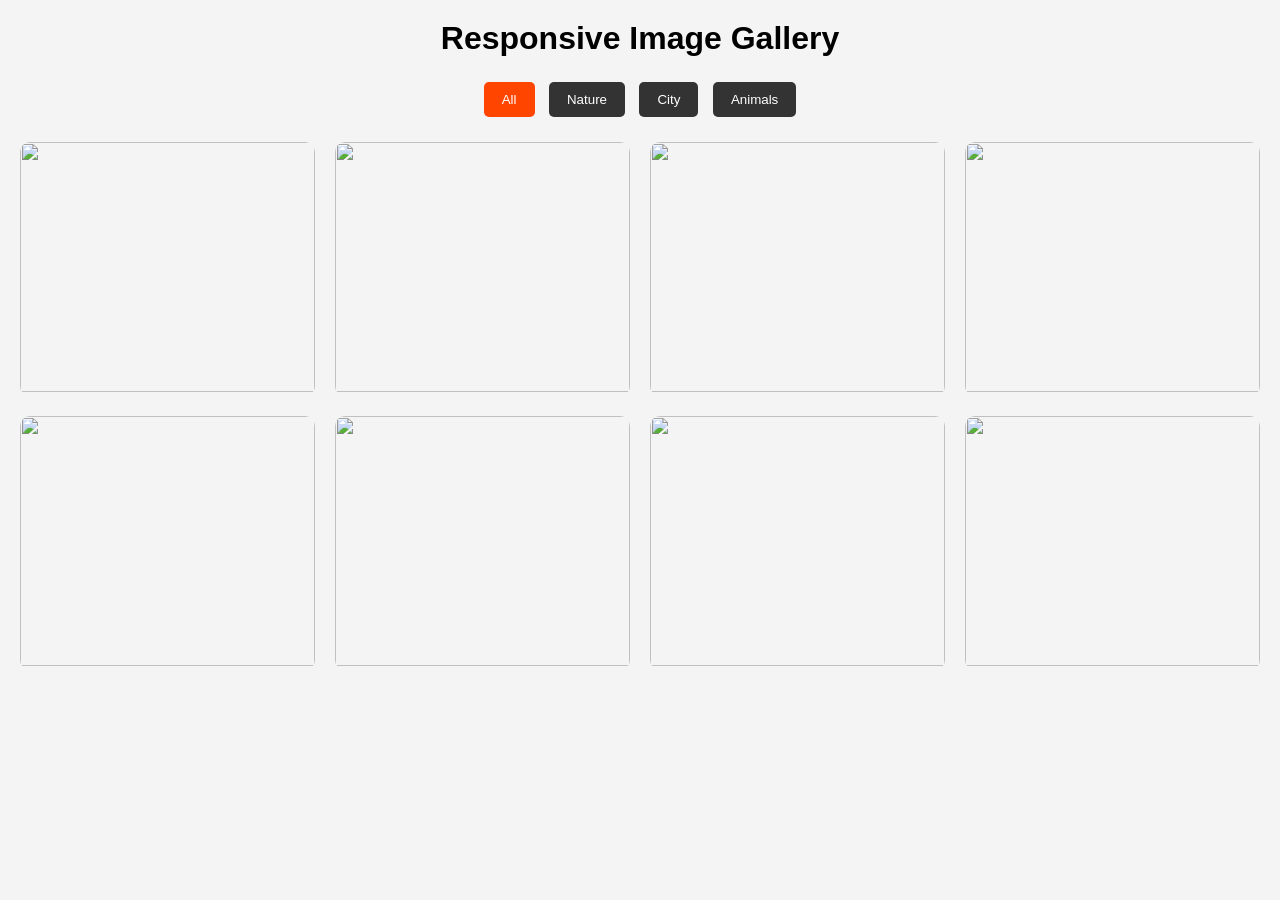
==== index.html @ 759c4391 "Add files via upload" ====
<!DOCTYPE html>
<html lang="en">
<head>
<meta charset="UTF-8">
<meta name="viewport" content="width=device-width, initial-scale=1.0">
<title>Responsive Image Gallery</title>

<style>
*{
    margin:0;
    padding:0;
    box-sizing:border-box;
    font-family:Arial,sans-serif;
}

body{
    background:#f4f4f4;
    padding:20px;
}

h1{
    text-align:center;
    margin-bottom:20px;
}

.buttons{
    text-align:center;
    margin-bottom:20px;
}

.buttons button{
    padding:10px 18px;
    margin:5px;
    border:none;
    border-radius:5px;
    background:#333;
    color:white;
    cursor:pointer;
    transition:.3s;
}

.buttons button:hover,
.buttons .active{
    background:orangered;
}

.gallery{
    display:grid;
    grid-template-columns:repeat(auto-fit,minmax(250px,1fr));
    gap:20px;
}

.image{
    overflow:hidden;
    border-radius:10px;
    cursor:pointer;
}

.image img{
    width:100%;
    height:250px;
    object-fit:cover;
    transition:.4s;
}

.image:hover img{
    transform:scale(1.1);
    filter:brightness(80%);
}

.lightbox{
    position:fixed;
    top:0;
    left:0;
    width:100%;
    height:100%;
    background:rgba(0,0,0,.9);
    display:none;
    justify-content:center;
    align-items:center;
}

.lightbox img{
    width:80%;
    max-width:700px;
    border-radius:10px;
}

.close{
    position:absolute;
    top:20px;
    right:40px;
    color:white;
    font-size:40px;
    cursor:pointer;
}

.prev,
.next{
    position:absolute;
    top:50%;
    transform:translateY(-50%);
    background:none;
    border:none;
    color:white;
    font-size:50px;
    cursor:pointer;
}

.prev{
    left:20px;
}

.next{
    right:20px;
}

@media(max-width:768px){

.gallery{
grid-template-columns:1fr;
}

.lightbox img{
width:95%;
}

.prev,.next{
font-size:35px;
}

}
</style>

</head>

<body>

<h1>Responsive Image Gallery</h1>

<div class="buttons">
<button class="filter-btn active" data-filter="all">All</button>
<button class="filter-btn" data-filter="nature">Nature</button>
<button class="filter-btn" data-filter="city">City</button>
<button class="filter-btn" data-filter="animals">Animals</button>
</div>

<div class="gallery">

<div class="image nature">
<img src="https://picsum.photos/id/1015/600/400">
</div>

<div class="image city">
<img src="https://picsum.photos/id/1011/600/400">
</div>

<div class="image animals">
<img src="https://picsum.photos/id/1025/600/400">
</div>

<div class="image nature">
<img src="https://picsum.photos/id/1039/600/400">
</div>

<div class="image city">
<img src="https://picsum.photos/id/1043/600/400">
</div>

<div class="image animals">
<img src="https://picsum.photos/id/237/600/400">
</div>

<div class="image nature">
<img src="https://picsum.photos/id/1056/600/400">
</div>

<div class="image city">
<img src="https://picsum.photos/id/1060/600/400">
</div>

</div>

<div class="lightbox">

<span class="close">&times;</span>

<button class="prev">&#10094;</button>

<img class="lightbox-img">

<button class="next">&#10095;</button>

</div>

<script>

const images=document.querySelectorAll(".gallery img");
const lightbox=document.querySelector(".lightbox");
const lightImg=document.querySelector(".lightbox-img");
const close=document.querySelector(".close");
const next=document.querySelector(".next");
const prev=document.querySelector(".prev");

let current=0;

images.forEach((img,index)=>{

img.addEventListener("click",()=>{

current=index;
showImage();
lightbox.style.display="flex";

});

});

function showImage(){

lightImg.src=images[current].src;

}

next.onclick=()=>{

current++;

if(current>=images.length){

current=0;

}

showImage();

}

prev.onclick=()=>{

current--;

if(current<0){

current=images.length-1;

}

showImage();

}

close.onclick=()=>{

lightbox.style.display="none";

}

window.onclick=(e)=>{

if(e.target==lightbox){

lightbox.style.display="none";

}

}

// Filter Buttons

const filterBtns=document.querySelectorAll(".filter-btn");
const galleryItems=document.querySelectorAll(".gallery .image");

filterBtns.forEach(btn=>{

btn.addEventListener("click",()=>{

filterBtns.forEach(b=>b.classList.remove("active"));

btn.classList.add("active");

let filter=btn.dataset.filter;

galleryItems.forEach(item=>{

if(filter=="all" || item.classList.contains(filter)){

item.style.display="block";

}

else{

item.style.display="none";

}

});

});

});

</script>

</body>
</html>
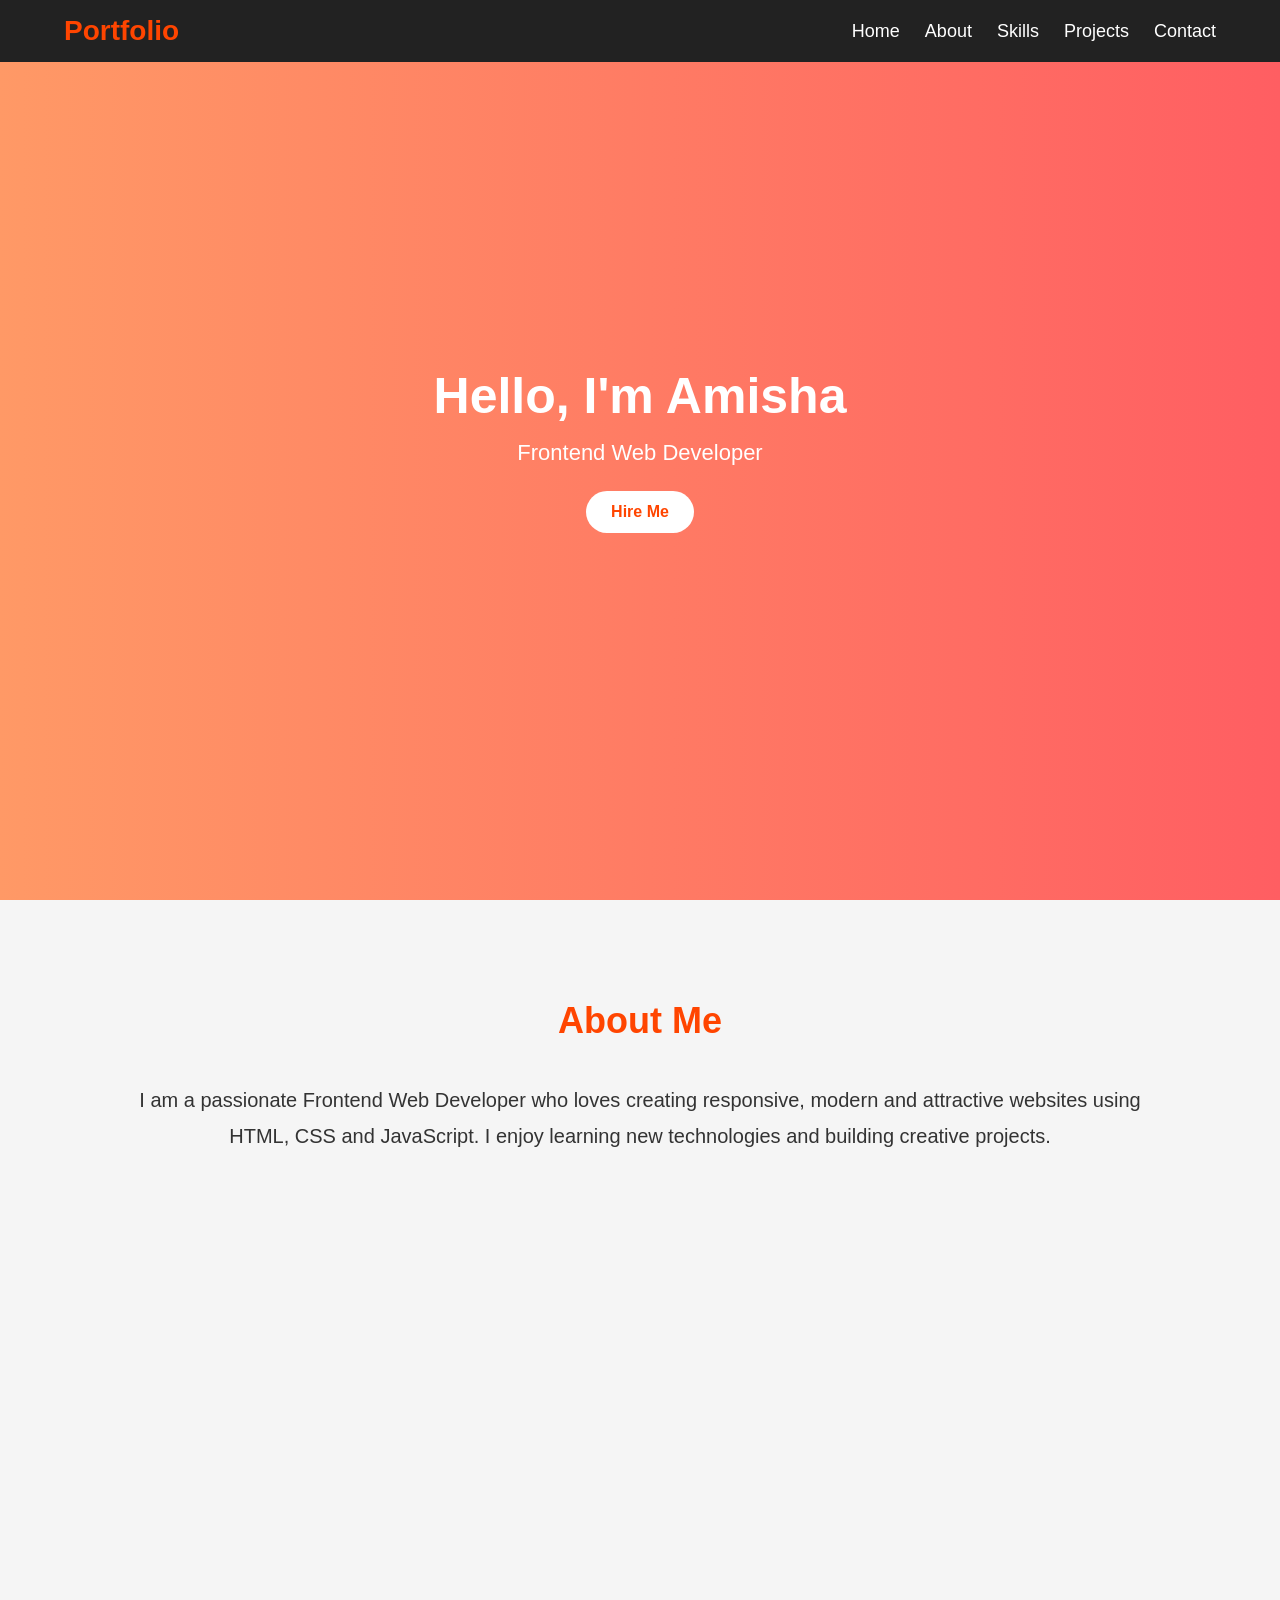
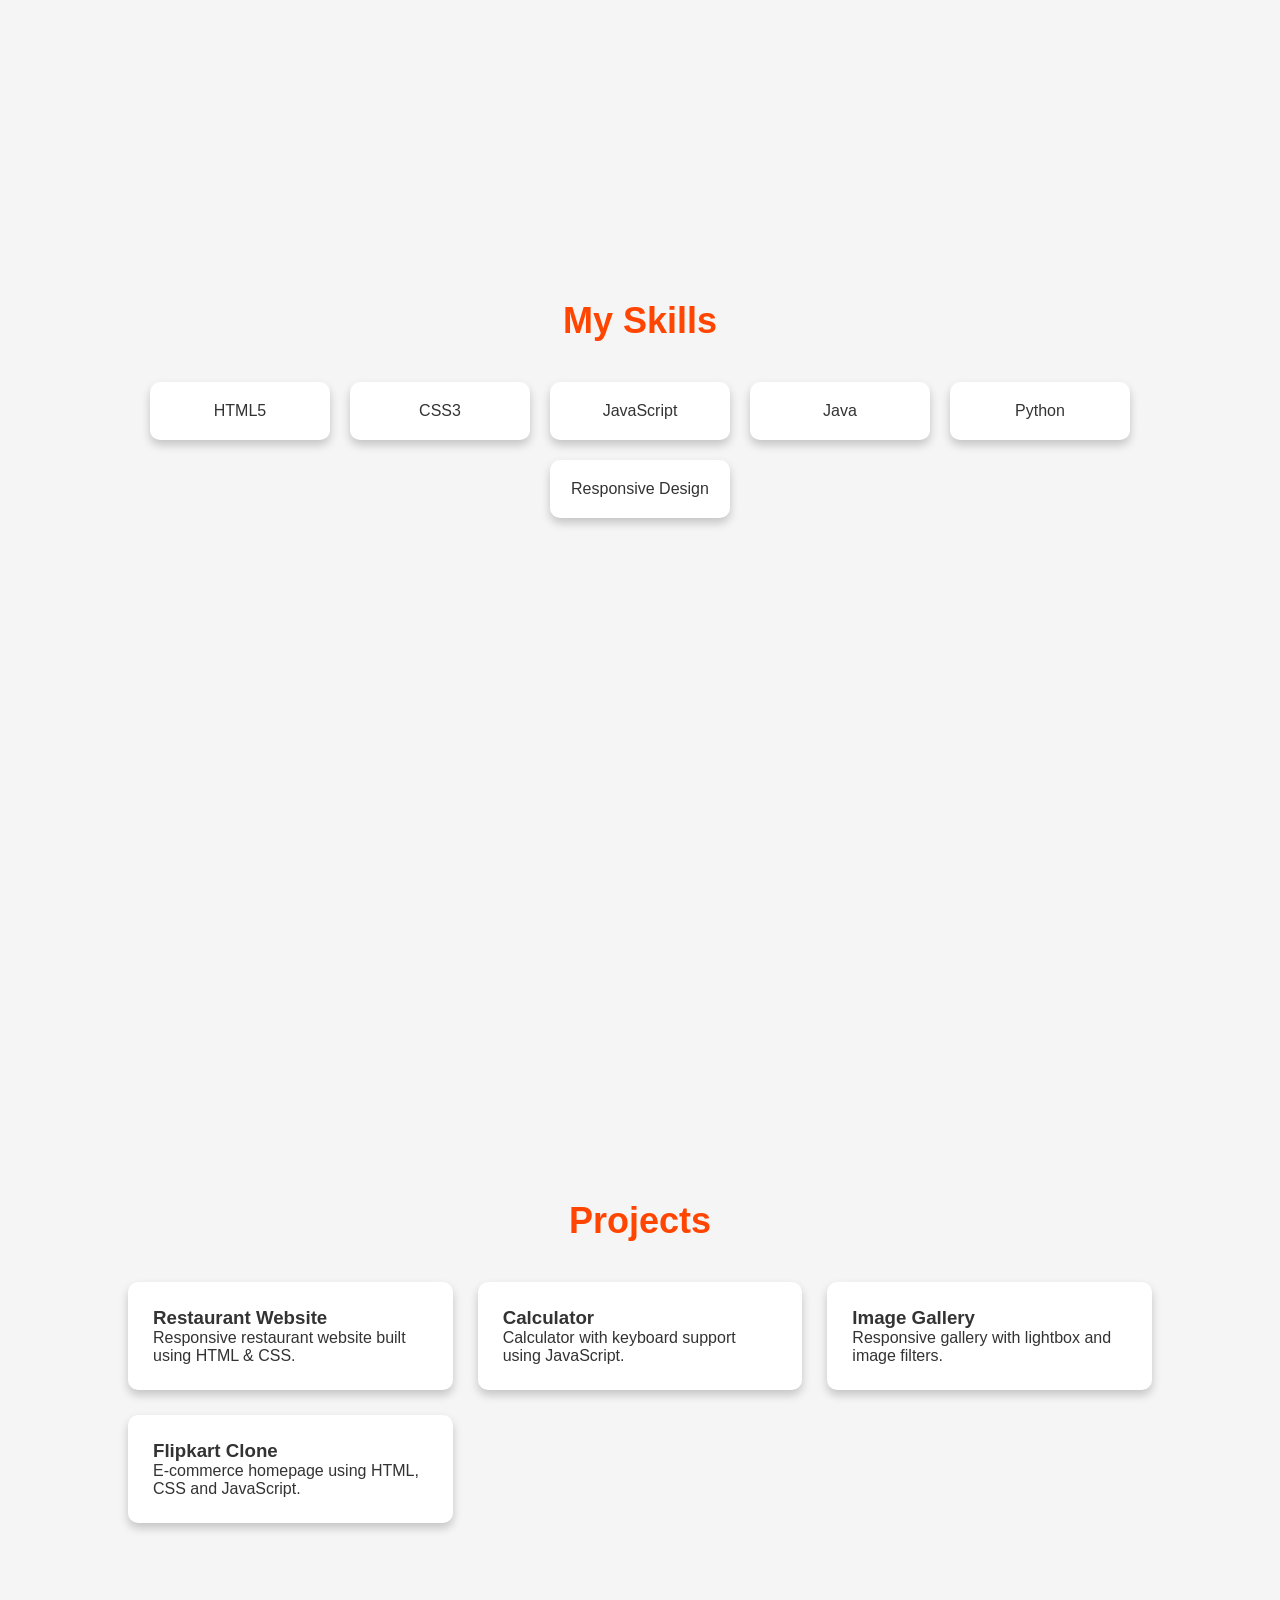
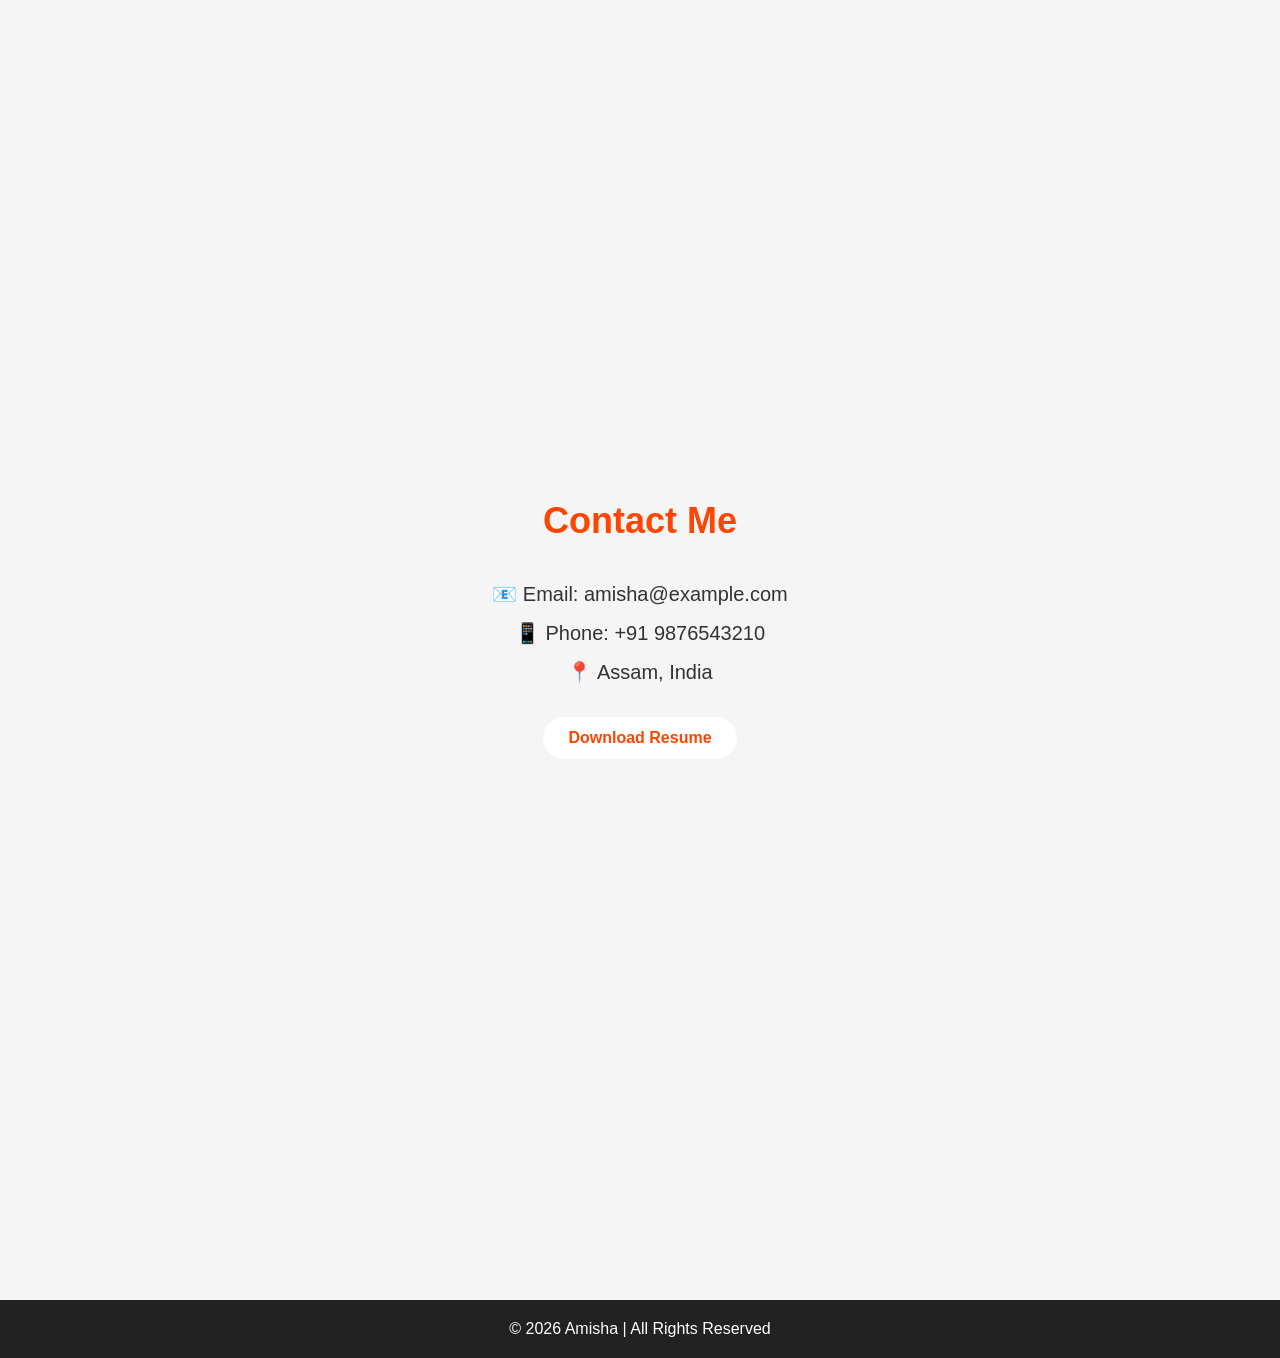
==== commit 7358fdf3: "Add files via upload" ====
--- a/index.html
+++ b/index.html
@@ -3,301 +3,366 @@
 <head>
 <meta charset="UTF-8">
 <meta name="viewport" content="width=device-width, initial-scale=1.0">
-<title>Responsive Image Gallery</title>
+<title>My Portfolio</title>
 
 <style>
+
 *{
-    margin:0;
-    padding:0;
-    box-sizing:border-box;
-    font-family:Arial,sans-serif;
+margin:0;
+padding:0;
+box-sizing:border-box;
+font-family:Arial,sans-serif;
+scroll-behavior:smooth;
 }
 
 body{
-    background:#f4f4f4;
-    padding:20px;
-}
-
-h1{
-    text-align:center;
-    margin-bottom:20px;
-}
-
-.buttons{
-    text-align:center;
-    margin-bottom:20px;
-}
-
-.buttons button{
-    padding:10px 18px;
-    margin:5px;
-    border:none;
-    border-radius:5px;
-    background:#333;
-    color:white;
-    cursor:pointer;
-    transition:.3s;
-}
-
-.buttons button:hover,
-.buttons .active{
-    background:orangered;
-}
-
-.gallery{
-    display:grid;
-    grid-template-columns:repeat(auto-fit,minmax(250px,1fr));
-    gap:20px;
-}
-
-.image{
-    overflow:hidden;
-    border-radius:10px;
-    cursor:pointer;
-}
-
-.image img{
-    width:100%;
-    height:250px;
-    object-fit:cover;
-    transition:.4s;
-}
-
-.image:hover img{
-    transform:scale(1.1);
-    filter:brightness(80%);
-}
-
-.lightbox{
-    position:fixed;
-    top:0;
-    left:0;
-    width:100%;
-    height:100%;
-    background:rgba(0,0,0,.9);
-    display:none;
-    justify-content:center;
-    align-items:center;
-}
-
-.lightbox img{
-    width:80%;
-    max-width:700px;
-    border-radius:10px;
-}
-
-.close{
-    position:absolute;
-    top:20px;
-    right:40px;
-    color:white;
-    font-size:40px;
-    cursor:pointer;
-}
-
-.prev,
-.next{
-    position:absolute;
-    top:50%;
-    transform:translateY(-50%);
-    background:none;
-    border:none;
-    color:white;
-    font-size:50px;
-    cursor:pointer;
-}
-
-.prev{
-    left:20px;
-}
-
-.next{
-    right:20px;
+background:#f5f5f5;
+color:#333;
+}
+
+header{
+position:fixed;
+top:0;
+left:0;
+width:100%;
+background:#222;
+padding:15px 0;
+z-index:1000;
+}
+
+nav{
+display:flex;
+justify-content:space-between;
+align-items:center;
+width:90%;
+margin:auto;
+}
+
+.logo{
+color:orangered;
+font-size:28px;
+font-weight:bold;
+}
+
+nav ul{
+display:flex;
+list-style:none;
+}
+
+nav ul li{
+margin-left:25px;
+}
+
+nav ul li a{
+text-decoration:none;
+color:white;
+transition:.3s;
+font-size:18px;
+}
+
+nav ul li a:hover{
+color:orangered;
+}
+
+section{
+padding:100px 10%;
+min-height:100vh;
+}
+
+.hero{
+display:flex;
+justify-content:center;
+align-items:center;
+flex-direction:column;
+text-align:center;
+background:linear-gradient(to right,#ff9966,#ff5e62);
+color:white;
+}
+
+.hero h1{
+font-size:50px;
+margin-bottom:15px;
+}
+
+.hero p{
+font-size:22px;
+margin-bottom:25px;
+}
+
+.btn{
+display:inline-block;
+padding:12px 25px;
+background:white;
+color:orangered;
+text-decoration:none;
+border-radius:30px;
+font-weight:bold;
+transition:.3s;
+}
+
+.btn:hover{
+background:#222;
+color:white;
+}
+
+h2{
+text-align:center;
+margin-bottom:40px;
+font-size:36px;
+color:orangered;
+}
+
+.about p{
+text-align:center;
+font-size:20px;
+line-height:1.8;
+}
+
+.skills-container{
+display:flex;
+flex-wrap:wrap;
+justify-content:center;
+gap:20px;
+}
+
+.skill{
+background:white;
+padding:20px;
+border-radius:10px;
+width:180px;
+text-align:center;
+box-shadow:0 5px 10px rgba(0,0,0,.2);
+transition:.3s;
+}
+
+.skill:hover{
+transform:translateY(-10px);
+background:orangered;
+color:white;
+}
+
+.projects-container{
+display:grid;
+grid-template-columns:repeat(auto-fit,minmax(250px,1fr));
+gap:25px;
+}
+
+.project{
+background:white;
+padding:25px;
+border-radius:10px;
+box-shadow:0 5px 10px rgba(0,0,0,.2);
+transition:.3s;
+}
+
+.project:hover{
+transform:scale(1.05);
+}
+
+.contact{
+text-align:center;
+}
+
+.contact p{
+font-size:20px;
+margin:15px 0;
+}
+
+footer{
+background:#222;
+color:white;
+text-align:center;
+padding:20px;
+}
+
+.fade{
+opacity:0;
+transform:translateY(50px);
+transition:1s;
+}
+
+.fade.show{
+opacity:1;
+transform:translateY(0);
 }
 
 @media(max-width:768px){
 
-.gallery{
-grid-template-columns:1fr;
-}
-
-.lightbox img{
-width:95%;
-}
-
-.prev,.next{
+.hero h1{
 font-size:35px;
 }
 
-}
+nav{
+flex-direction:column;
+}
+
+nav ul{
+margin-top:10px;
+flex-wrap:wrap;
+justify-content:center;
+}
+
+nav ul li{
+margin:10px;
+}
+
+}
+
 </style>
 
 </head>
 
 <body>
 
-<h1>Responsive Image Gallery</h1>
-
-<div class="buttons">
-<button class="filter-btn active" data-filter="all">All</button>
-<button class="filter-btn" data-filter="nature">Nature</button>
-<button class="filter-btn" data-filter="city">City</button>
-<button class="filter-btn" data-filter="animals">Animals</button>
-</div>
-
-<div class="gallery">
-
-<div class="image nature">
-<img src="https://picsum.photos/id/1015/600/400">
-</div>
-
-<div class="image city">
-<img src="https://picsum.photos/id/1011/600/400">
-</div>
-
-<div class="image animals">
-<img src="https://picsum.photos/id/1025/600/400">
-</div>
-
-<div class="image nature">
-<img src="https://picsum.photos/id/1039/600/400">
-</div>
-
-<div class="image city">
-<img src="https://picsum.photos/id/1043/600/400">
-</div>
-
-<div class="image animals">
-<img src="https://picsum.photos/id/237/600/400">
-</div>
-
-<div class="image nature">
-<img src="https://picsum.photos/id/1056/600/400">
-</div>
-
-<div class="image city">
-<img src="https://picsum.photos/id/1060/600/400">
-</div>
-
-</div>
-
-<div class="lightbox">
-
-<span class="close">&times;</span>
-
-<button class="prev">&#10094;</button>
-
-<img class="lightbox-img">
-
-<button class="next">&#10095;</button>
-
-</div>
+<header>
+
+<nav>
+
+<div class="logo">Portfolio</div>
+
+<ul>
+
+<li><a href="#home">Home</a></li>
+<li><a href="#about">About</a></li>
+<li><a href="#skills">Skills</a></li>
+<li><a href="#projects">Projects</a></li>
+<li><a href="#contact">Contact</a></li>
+
+</ul>
+
+</nav>
+
+</header>
+
+<section class="hero" id="home">
+
+<h1>Hello, I'm Amisha</h1>
+
+<p>Frontend Web Developer</p>
+
+<a href="#contact" class="btn">Hire Me</a>
+
+</section>
+
+<section id="about" class="about fade">
+
+<h2>About Me</h2>
+
+<p>
+
+I am a passionate Frontend Web Developer who loves creating responsive,
+modern and attractive websites using HTML, CSS and JavaScript.
+I enjoy learning new technologies and building creative projects.
+
+</p>
+
+</section>
+
+<section id="skills" class="fade">
+
+<h2>My Skills</h2>
+
+<div class="skills-container">
+
+<div class="skill">HTML5</div>
+
+<div class="skill">CSS3</div>
+
+<div class="skill">JavaScript</div>
+
+<div class="skill">Java</div>
+
+<div class="skill">Python</div>
+
+<div class="skill">Responsive Design</div>
+
+</div>
+
+</section>
+
+<section id="projects" class="fade">
+
+<h2>Projects</h2>
+
+<div class="projects-container">
+
+<div class="project">
+
+<h3>Restaurant Website</h3>
+
+<p>Responsive restaurant website built using HTML & CSS.</p>
+
+</div>
+
+<div class="project">
+
+<h3>Calculator</h3>
+
+<p>Calculator with keyboard support using JavaScript.</p>
+
+</div>
+
+<div class="project">
+
+<h3>Image Gallery</h3>
+
+<p>Responsive gallery with lightbox and image filters.</p>
+
+</div>
+
+<div class="project">
+
+<h3>Flipkart Clone</h3>
+
+<p>E-commerce homepage using HTML, CSS and JavaScript.</p>
+
+</div>
+
+</div>
+
+</section>
+
+<section id="contact" class="contact fade">
+
+<h2>Contact Me</h2>
+
+<p>📧 Email: amisha@example.com</p>
+
+<p>📱 Phone: +91 9876543210</p>
+
+<p>📍 Assam, India</p>
+
+<br>
+
+<a href="#" class="btn">Download Resume</a>
+
+</section>
+
+<footer>
+
+<p>© 2026 Amisha | All Rights Reserved</p>
+
+</footer>
 
 <script>
 
-const images=document.querySelectorAll(".gallery img");
-const lightbox=document.querySelector(".lightbox");
-const lightImg=document.querySelector(".lightbox-img");
-const close=document.querySelector(".close");
-const next=document.querySelector(".next");
-const prev=document.querySelector(".prev");
-
-let current=0;
-
-images.forEach((img,index)=>{
-
-img.addEventListener("click",()=>{
-
-current=index;
-showImage();
-lightbox.style.display="flex";
+const observer=new IntersectionObserver(entries=>{
+
+entries.forEach(entry=>{
+
+if(entry.isIntersecting){
+
+entry.target.classList.add("show");
+
+}
 
 });
 
 });
 
-function showImage(){
-
-lightImg.src=images[current].src;
-
-}
-
-next.onclick=()=>{
-
-current++;
-
-if(current>=images.length){
-
-current=0;
-
-}
-
-showImage();
-
-}
-
-prev.onclick=()=>{
-
-current--;
-
-if(current<0){
-
-current=images.length-1;
-
-}
-
-showImage();
-
-}
-
-close.onclick=()=>{
-
-lightbox.style.display="none";
-
-}
-
-window.onclick=(e)=>{
-
-if(e.target==lightbox){
-
-lightbox.style.display="none";
-
-}
-
-}
-
-// Filter Buttons
-
-const filterBtns=document.querySelectorAll(".filter-btn");
-const galleryItems=document.querySelectorAll(".gallery .image");
-
-filterBtns.forEach(btn=>{
-
-btn.addEventListener("click",()=>{
-
-filterBtns.forEach(b=>b.classList.remove("active"));
-
-btn.classList.add("active");
-
-let filter=btn.dataset.filter;
-
-galleryItems.forEach(item=>{
-
-if(filter=="all" || item.classList.contains(filter)){
-
-item.style.display="block";
-
-}
-
-else{
-
-item.style.display="none";
-
-}
-
-});
-
-});
+document.querySelectorAll(".fade").forEach(el=>{
+
+observer.observe(el);
 
 });
 
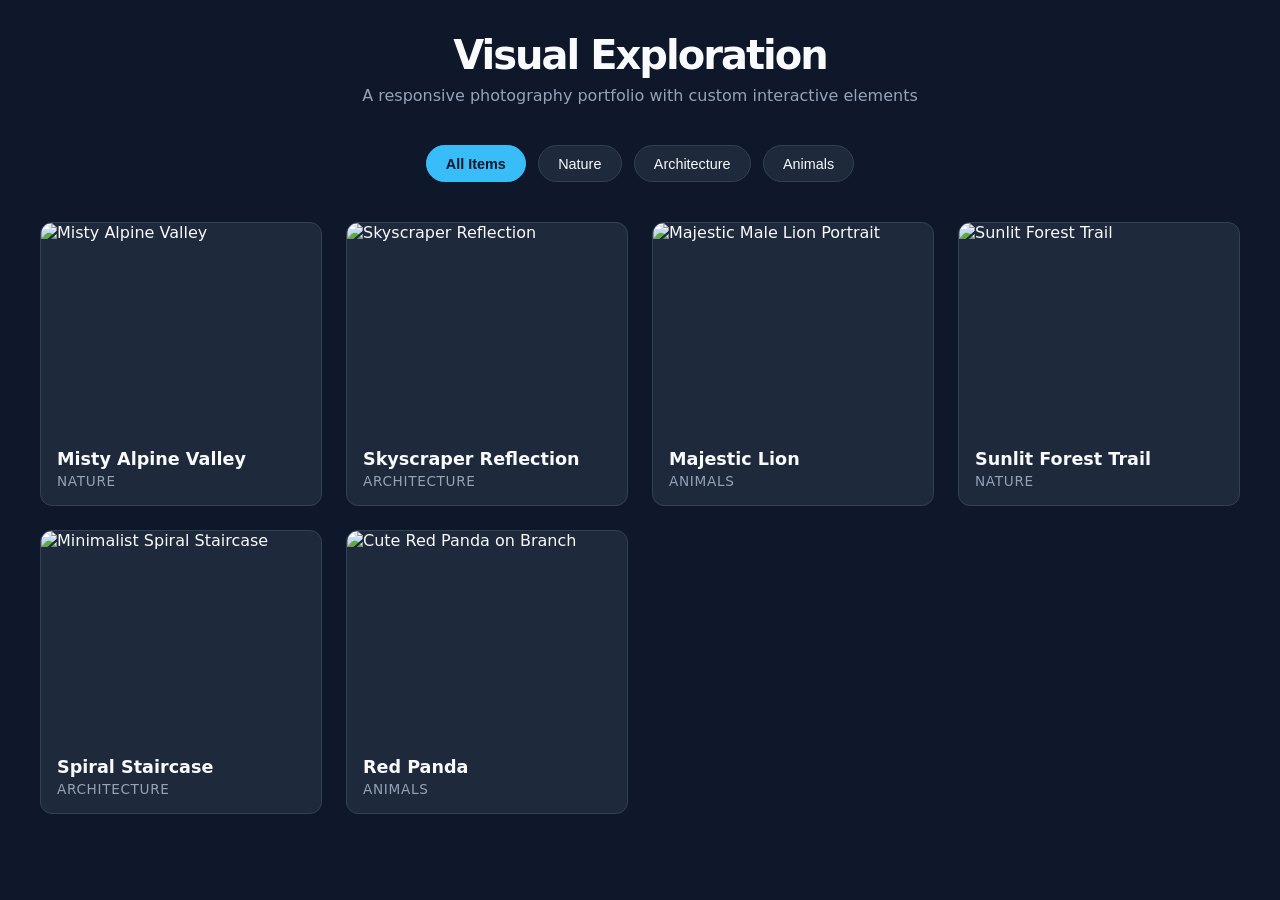
==== commit 79014c64: "Add files via upload" ====
--- a/index.html
+++ b/index.html
@@ -1,372 +1,109 @@
 <!DOCTYPE html>
 <html lang="en">
 <head>
-<meta charset="UTF-8">
-<meta name="viewport" content="width=device-width, initial-scale=1.0">
-<title>My Portfolio</title>
-
-<style>
-
-*{
-margin:0;
-padding:0;
-box-sizing:border-box;
-font-family:Arial,sans-serif;
-scroll-behavior:smooth;
-}
-
-body{
-background:#f5f5f5;
-color:#333;
-}
-
-header{
-position:fixed;
-top:0;
-left:0;
-width:100%;
-background:#222;
-padding:15px 0;
-z-index:1000;
-}
-
-nav{
-display:flex;
-justify-content:space-between;
-align-items:center;
-width:90%;
-margin:auto;
-}
-
-.logo{
-color:orangered;
-font-size:28px;
-font-weight:bold;
-}
-
-nav ul{
-display:flex;
-list-style:none;
-}
-
-nav ul li{
-margin-left:25px;
-}
-
-nav ul li a{
-text-decoration:none;
-color:white;
-transition:.3s;
-font-size:18px;
-}
-
-nav ul li a:hover{
-color:orangered;
-}
-
-section{
-padding:100px 10%;
-min-height:100vh;
-}
-
-.hero{
-display:flex;
-justify-content:center;
-align-items:center;
-flex-direction:column;
-text-align:center;
-background:linear-gradient(to right,#ff9966,#ff5e62);
-color:white;
-}
-
-.hero h1{
-font-size:50px;
-margin-bottom:15px;
-}
-
-.hero p{
-font-size:22px;
-margin-bottom:25px;
-}
-
-.btn{
-display:inline-block;
-padding:12px 25px;
-background:white;
-color:orangered;
-text-decoration:none;
-border-radius:30px;
-font-weight:bold;
-transition:.3s;
-}
-
-.btn:hover{
-background:#222;
-color:white;
-}
-
-h2{
-text-align:center;
-margin-bottom:40px;
-font-size:36px;
-color:orangered;
-}
-
-.about p{
-text-align:center;
-font-size:20px;
-line-height:1.8;
-}
-
-.skills-container{
-display:flex;
-flex-wrap:wrap;
-justify-content:center;
-gap:20px;
-}
-
-.skill{
-background:white;
-padding:20px;
-border-radius:10px;
-width:180px;
-text-align:center;
-box-shadow:0 5px 10px rgba(0,0,0,.2);
-transition:.3s;
-}
-
-.skill:hover{
-transform:translateY(-10px);
-background:orangered;
-color:white;
-}
-
-.projects-container{
-display:grid;
-grid-template-columns:repeat(auto-fit,minmax(250px,1fr));
-gap:25px;
-}
-
-.project{
-background:white;
-padding:25px;
-border-radius:10px;
-box-shadow:0 5px 10px rgba(0,0,0,.2);
-transition:.3s;
-}
-
-.project:hover{
-transform:scale(1.05);
-}
-
-.contact{
-text-align:center;
-}
-
-.contact p{
-font-size:20px;
-margin:15px 0;
-}
-
-footer{
-background:#222;
-color:white;
-text-align:center;
-padding:20px;
-}
-
-.fade{
-opacity:0;
-transform:translateY(50px);
-transition:1s;
-}
-
-.fade.show{
-opacity:1;
-transform:translateY(0);
-}
-
-@media(max-width:768px){
-
-.hero h1{
-font-size:35px;
-}
-
-nav{
-flex-direction:column;
-}
-
-nav ul{
-margin-top:10px;
-flex-wrap:wrap;
-justify-content:center;
-}
-
-nav ul li{
-margin:10px;
-}
-
-}
-
-</style>
-
+  <meta charset="UTF-8">
+  <meta name="viewport" content="width=device-width, initial-scale=1.0">
+  <title>Interactive Image Gallery</title>
+  <!-- Link to external CSS stylesheet -->
+  <link rel="stylesheet" href="style.css">
 </head>
-
 <body>
 
-<header>
+  <div class="container">
+    <header>
+      <h1>Visual Exploration</h1>
+      <p>A responsive photography portfolio with custom interactive elements</p>
+    </header>
 
-<nav>
+    <!-- Category Filters -->
+    <div class="filter-wrapper">
+      <button class="filter-btn active" data-filter="all">All Items</button>
+      <button class="filter-btn" data-filter="nature">Nature</button>
+      <button class="filter-btn" data-filter="architecture">Architecture</button>
+      <button class="filter-btn" data-filter="animals">Animals</button>
+    </div>
 
-<div class="logo">Portfolio</div>
+    <!-- Gallery Grid -->
+    <div class="gallery-grid" id="gallery">
+      <!-- Item 1 -->
+      <div class="gallery-item" data-category="nature">
+        <div class="img-container">
+          <img src="https://images.unsplash.com/photo-1506744038136-46273834b3fb?auto=format&fit=crop&w=600&q=80" alt="Misty Alpine Valley" data-full="https://images.unsplash.com/photo-1506744038136-46273834b3fb?auto=format&fit=crop&w=1200&q=80">
+        </div>
+        <div class="item-info">
+          <h3>Misty Alpine Valley</h3>
+          <p>Nature</p>
+        </div>
+      </div>
 
-<ul>
+      <!-- Item 2 -->
+      <div class="gallery-item" data-category="architecture">
+        <div class="img-container">
+          <img src="https://images.unsplash.com/photo-1486406146926-c627a92ad1ab?auto=format&fit=crop&w=600&q=80" alt="Skyscraper Reflection" data-full="https://images.unsplash.com/photo-1486406146926-c627a92ad1ab?auto=format&fit=crop&w=1200&q=80">
+        </div>
+        <div class="item-info">
+          <h3>Skyscraper Reflection</h3>
+          <p>Architecture</p>
+        </div>
+      </div>
 
-<li><a href="#home">Home</a></li>
-<li><a href="#about">About</a></li>
-<li><a href="#skills">Skills</a></li>
-<li><a href="#projects">Projects</a></li>
-<li><a href="#contact">Contact</a></li>
+      <!-- Item 3 -->
+      <div class="gallery-item" data-category="animals">
+        <div class="img-container">
+          <img src="https://encrypted-tbn3.gstatic.com/licensed-image?q=tbn:ANd9GcRtTUo5xhSwHcrr1QJjXOgUJPmSNwG5Rt40hkiHFjfFCVLpBJD57lLZP8obWC0uNZNKg0ftJHlDxioWA98" alt="Majestic Male Lion Portrait" data-full="https://encrypted-tbn3.gstatic.com/licensed-image?q=tbn:ANd9GcRtTUo5xhSwHcrr1QJjXOgUJPmSNwG5Rt40hkiHFjfFCVLpBJD57lLZP8obWC0uNZNKg0ftJHlDxioWA98">
+        </div>
+        <div class="item-info">
+          <h3>Majestic Lion</h3>
+          <p>Animals</p>
+        </div>
+      </div>
 
-</ul>
+      <!-- Item 4 -->
+      <div class="gallery-item" data-category="nature">
+        <div class="img-container">
+          <img src="https://images.unsplash.com/photo-1470071459604-3b5ec3a7fe05?auto=format&fit=crop&w=600&q=80" alt="Sunlit Forest Trail" data-full="https://images.unsplash.com/photo-1470071459604-3b5ec3a7fe05?auto=format&fit=crop&w=1200&q=80">
+        </div>
+        <div class="item-info">
+          <h3>Sunlit Forest Trail</h3>
+          <p>Nature</p>
+        </div>
+      </div>
 
-</nav>
+      <!-- Item 5 -->
+      <div class="gallery-item" data-category="architecture">
+        <div class="img-container">
+          <img src="https://images.unsplash.com/photo-1513694203232-719a280e022f?auto=format&fit=crop&w=600&q=80" alt="Minimalist Spiral Staircase" data-full="https://images.unsplash.com/photo-1513694203232-719a280e022f?auto=format&fit=crop&w=1200&q=80">
+        </div>
+        <div class="item-info">
+          <h3>Spiral Staircase</h3>
+          <p>Architecture</p>
+        </div>
+      </div>
 
-</header>
+      <!-- Item 6 -->
+      <!-- Item 6 (Fixed Link) -->
+      
+          <div class="gallery-item" data-category="animals">
+        <div class="img-container">
+          <img src="https://encrypted-tbn3.gstatic.com/licensed-image?q=tbn:ANd9GcSGLuYjShDd3NL883Xsib4H_c_pUOA1kZfjbfovj8vnDkZgC32YoLGFc88Uevo0gRE_ZuYuJWKSBbXi3G4" alt="Cute Red Panda on Branch" data-full="https://encrypted-tbn3.gstatic.com/licensed-image?q=tbn:ANd9GcSGLuYjShDd3NL883Xsib4H_c_pUOA1kZfjbfovj8vnDkZgC32YoLGFc88Uevo0gRE_ZuYuJWKSBbXi3G4">
+        </div>
+        <div class="item-info">
+          <h3>Red Panda</h3>
+          <p>Animals</p>
+        </div>
+      </div>
+  <!-- Lightbox DOM Element -->
+  <div class="lightbox" id="lightbox">
+    <div class="lightbox-content">
+      <button class="close-btn" id="closeBtn">&times;</button>
+      <button class="nav-btn prev" id="prevBtn">&#10094;</button>
+      <img src="" alt="" class="lightbox-img" id="lightboxImg">
+      <div class="lightbox-caption" id="lightboxCaption"></div>
+      <button class="nav-btn next" id="nextBtn">&#10095;</button>
+    </div>
+  </div>
 
-<section class="hero" id="home">
-
-<h1>Hello, I'm Amisha</h1>
-
-<p>Frontend Web Developer</p>
-
-<a href="#contact" class="btn">Hire Me</a>
-
-</section>
-
-<section id="about" class="about fade">
-
-<h2>About Me</h2>
-
-<p>
-
-I am a passionate Frontend Web Developer who loves creating responsive,
-modern and attractive websites using HTML, CSS and JavaScript.
-I enjoy learning new technologies and building creative projects.
-
-</p>
-
-</section>
-
-<section id="skills" class="fade">
-
-<h2>My Skills</h2>
-
-<div class="skills-container">
-
-<div class="skill">HTML5</div>
-
-<div class="skill">CSS3</div>
-
-<div class="skill">JavaScript</div>
-
-<div class="skill">Java</div>
-
-<div class="skill">Python</div>
-
-<div class="skill">Responsive Design</div>
-
-</div>
-
-</section>
-
-<section id="projects" class="fade">
-
-<h2>Projects</h2>
-
-<div class="projects-container">
-
-<div class="project">
-
-<h3>Restaurant Website</h3>
-
-<p>Responsive restaurant website built using HTML & CSS.</p>
-
-</div>
-
-<div class="project">
-
-<h3>Calculator</h3>
-
-<p>Calculator with keyboard support using JavaScript.</p>
-
-</div>
-
-<div class="project">
-
-<h3>Image Gallery</h3>
-
-<p>Responsive gallery with lightbox and image filters.</p>
-
-</div>
-
-<div class="project">
-
-<h3>Flipkart Clone</h3>
-
-<p>E-commerce homepage using HTML, CSS and JavaScript.</p>
-
-</div>
-
-</div>
-
-</section>
-
-<section id="contact" class="contact fade">
-
-<h2>Contact Me</h2>
-
-<p>📧 Email: amisha@example.com</p>
-
-<p>📱 Phone: +91 9876543210</p>
-
-<p>📍 Assam, India</p>
-
-<br>
-
-<a href="#" class="btn">Download Resume</a>
-
-</section>
-
-<footer>
-
-<p>© 2026 Amisha | All Rights Reserved</p>
-
-</footer>
-
-<script>
-
-const observer=new IntersectionObserver(entries=>{
-
-entries.forEach(entry=>{
-
-if(entry.isIntersecting){
-
-entry.target.classList.add("show");
-
-}
-
-});
-
-});
-
-document.querySelectorAll(".fade").forEach(el=>{
-
-observer.observe(el);
-
-});
-
-</script>
-
+  <!-- Link to external JS script file -->
+  <script src="script.js"></script>
 </body>
 </html>
--- a/style.css
+++ b/style.css
@@ -0,0 +1,255 @@
+/* ==========================================================================
+   1. Core Styles & Variables
+   ========================================================================== */
+:root {
+  --bg-color: #0f172a;
+  --card-bg: #1e293b;
+  --text-main: #f8fafc;
+  --text-muted: #94a3b8;
+  --accent: #38bdf8;
+  --accent-hover: #7dd3fc;
+  --radius: 12px;
+  --transition: all 0.3s cubic-bezier(0.4, 0, 0.2, 1);
+}
+
+* {
+  box-sizing: border-box;
+  margin: 0;
+  padding: 0;
+}
+
+body {
+  font-family: system-ui, -apple-system, BlinkMacSystemFont, 'Segoe UI', Roboto, Oxygen, Ubuntu, Cantarell, sans-serif;
+  background-color: var(--bg-color);
+  color: var(--text-main);
+  min-height: 100vh;
+  padding: 2rem 1rem;
+}
+
+.container {
+  max-width: 1200px;
+  margin: 0 auto;
+}
+
+header {
+  text-align: center;
+  margin-bottom: 2.5rem;
+}
+
+header h1 {
+  font-size: 2.5rem;
+  margin-bottom: 0.5rem;
+  font-weight: 800;
+  letter-spacing: -0.05em;
+}
+
+header p {
+  color: var(--text-muted);
+}
+
+/* ==========================================================================
+   2. Filter Buttons
+   ========================================================================== */
+.filter-wrapper {
+  display: flex;
+  justify-content: center;
+  gap: 0.75rem;
+  margin-bottom: 2.5rem;
+  flex-wrap: wrap;
+}
+
+.filter-btn {
+  background: var(--card-bg);
+  color: var(--text-main);
+  border: 1px solid #334155;
+  padding: 0.6rem 1.2rem;
+  border-radius: 50px;
+  cursor: pointer;
+  font-weight: 500;
+  font-size: 0.9rem;
+  transition: var(--transition);
+}
+
+.filter-btn:hover {
+  border-color: var(--accent);
+  color: var(--accent);
+}
+
+.filter-btn.active {
+  background: var(--accent);
+  color: var(--bg-color);
+  border-color: var(--accent);
+  font-weight: 600;
+}
+
+/* ==========================================================================
+   3. Gallery Grid & Cards
+   ========================================================================== */
+.gallery-grid {
+  display: grid;
+  grid-template-columns: repeat(auto-fill, minmax(280px, 1fr));
+  gap: 1.5rem;
+}
+
+.gallery-item {
+  background: var(--card-bg);
+  border-radius: var(--radius);
+  overflow: hidden;
+  cursor: pointer;
+  position: relative;
+  border: 1px solid #334155;
+  transition: var(--transition);
+  display: block; 
+}
+
+.gallery-item.hidden {
+  display: none;
+}
+
+/* Card Hover Effects */
+.gallery-item:hover {
+  transform: translateY(-6px);
+  border-color: var(--accent);
+  box-shadow: 0 12px 20px -8px rgba(56, 189, 248, 0.3);
+}
+
+.img-container {
+  position: relative;
+  width: 100%;
+  padding-top: 75%; /* 4:3 Aspect Ratio */
+  overflow: hidden;
+}
+
+.img-container img {
+  position: absolute;
+  top: 0;
+  left: 0;
+  width: 100%;
+  height: 100%;
+  object-fit: cover;
+  transition: transform 0.5s ease;
+}
+
+.gallery-item:hover .img-container img {
+  transform: scale(1.08);
+}
+
+/* Info Overlay */
+.item-info {
+  padding: 1rem;
+}
+
+.item-info h3 {
+  font-size: 1.1rem;
+  margin-bottom: 0.25rem;
+}
+
+.item-info p {
+  font-size: 0.85rem;
+  color: var(--text-muted);
+  text-transform: uppercase;
+  letter-spacing: 0.05em;
+}
+
+/* ==========================================================================
+   4. Lightbox (Modal)
+   ========================================================================== */
+.lightbox {
+  position: fixed;
+  top: 0;
+  left: 0;
+  width: 100%;
+  height: 100%;
+  background: rgba(15, 23, 42, 0.95);
+  display: flex;
+  justify-content: center;
+  align-items: center;
+  z-index: 1000;
+  opacity: 0;
+  pointer-events: none;
+  transition: opacity 0.3s ease;
+}
+
+.lightbox.active {
+  opacity: 1;
+  pointer-events: auto;
+}
+
+.lightbox-content {
+  position: relative;
+  max-width: 85%;
+  max-height: 80vh;
+  display: flex;
+  flex-direction: column;
+  align-items: center;
+}
+
+.lightbox-img {
+  max-width: 100%;
+  max-height: 75vh;
+  object-fit: contain;
+  border-radius: 4px;
+  box-shadow: 0 25px 50px -12px rgba(0, 0, 0, 0.5);
+  transform: scale(0.95);
+  transition: transform 0.3s ease;
+}
+
+.lightbox.active .lightbox-img {
+  transform: scale(1);
+}
+
+.lightbox-caption {
+  margin-top: 1rem;
+  color: var(--text-main);
+  font-size: 1.2rem;
+  text-align: center;
+}
+
+/* Navigation & Utility Buttons */
+.close-btn, .nav-btn {
+  position: absolute;
+  background: rgba(30, 41, 59, 0.75);
+  color: var(--text-main);
+  border: 1px solid #475569;
+  border-radius: 50%;
+  width: 50px;
+  height: 50px;
+  font-size: 1.5rem;
+  cursor: pointer;
+  display: flex;
+  justify-content: center;
+  align-items: center;
+  transition: var(--transition);
+  backdrop-filter: blur(4px);
+}
+
+.close-btn:hover, .nav-btn:hover {
+  background: var(--accent);
+  color: var(--bg-color);
+  border-color: var(--accent);
+}
+
+.close-btn {
+  top: -60px;
+  right: 0;
+}
+
+.nav-btn.prev {
+  left: -70px;
+  top: 50%;
+  transform: translateY(-50%);
+}
+
+.nav-btn.next {
+  right: -70px;
+  top: 50%;
+  transform: translateY(-50%);
+}
+
+/* Responsive design adjustments for Lightbox controls on smaller displays */
+@media (max-width: 768px) {
+  .nav-btn.prev { left: -20px; }
+  .nav-btn.next { right: -20px; }
+  .close-btn { right: -10px; }
+  .lightbox-content { max-width: 90%; }
+}
